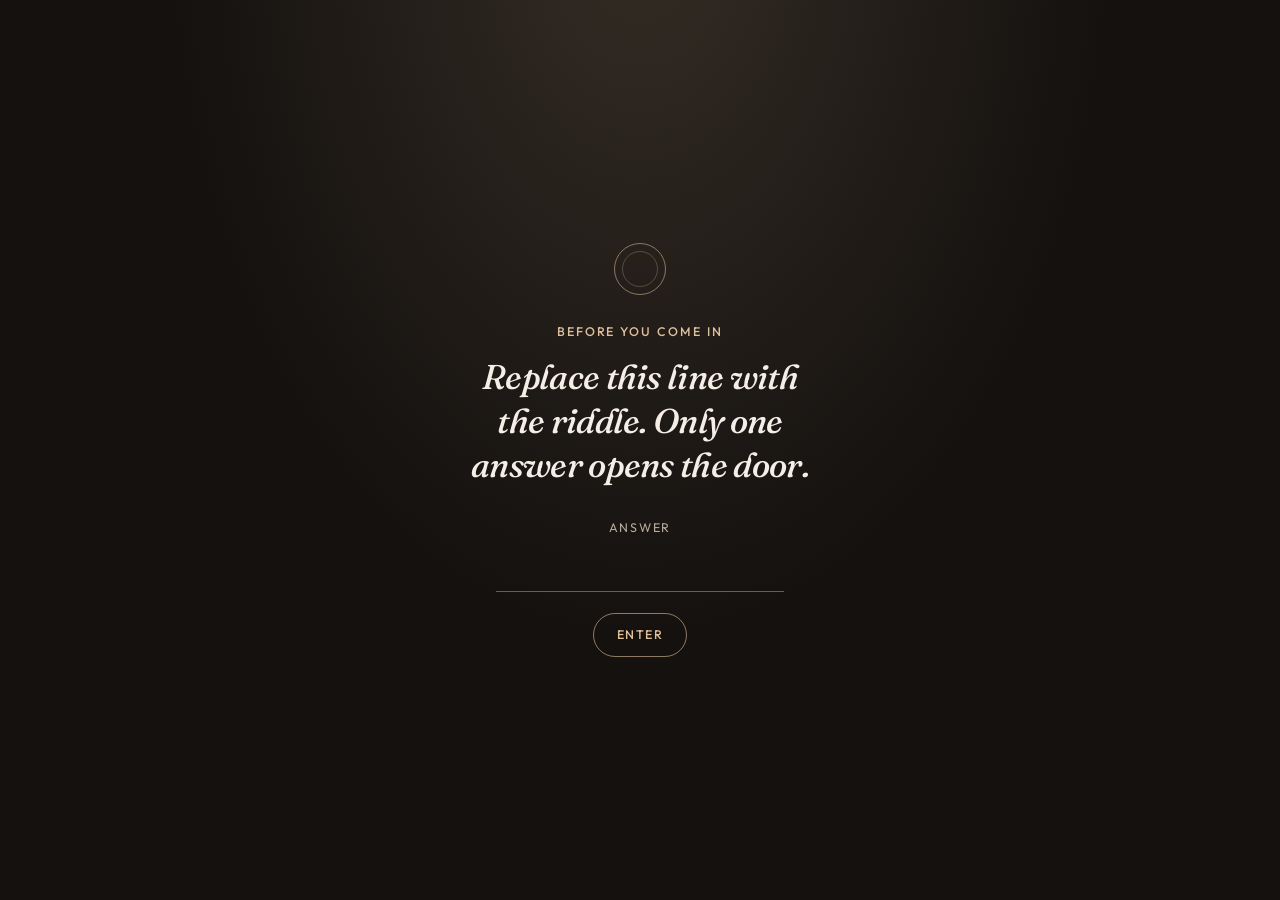
==== index.html @ fd7d900d "Add the anniversary site so it can be opened on a phone. Co-authored-by: Cursor <cursoragent@cursor." ====
<!DOCTYPE html>
<html lang="en">
  <head>
    <meta charset="utf-8" />
    <meta name="viewport" content="width=device-width, initial-scale=1" />
    <meta name="robots" content="noindex, nofollow" />
    <meta name="theme-color" content="#14110f" />
    <title>Before you come in</title>
    <link rel="icon" href="favicon.svg" type="image/svg+xml" />
    <link rel="preconnect" href="https://fonts.googleapis.com" />
    <link rel="preconnect" href="https://fonts.gstatic.com" crossorigin />
    <link
      href="https://fonts.googleapis.com/css2?family=Fraunces:ital,opsz,wght@0,9..144,520;0,9..144,620;1,9..144,480&family=Outfit:wght@400;500&display=swap"
      rel="stylesheet"
    />
    <link rel="stylesheet" href="css/styles.css" />
  </head>
  <body class="gate">
    <main class="gate-card">
      <div class="seal" aria-hidden="true"></div>
      <p class="eyebrow">Before you come in</p>
      <!-- Replace the sentence below with your riddle. -->
      <h1 id="riddle">Replace this line with the riddle. Only one answer opens the door.</h1>
      <form id="gate-form">
        <label class="answer-label" for="answer">Answer</label>
        <input
          id="answer"
          name="answer"
          type="text"
          autocomplete="off"
          autocorrect="off"
          autocapitalize="none"
          spellcheck="false"
          enterkeyhint="go"
          required
        />
        <button type="submit">Enter</button>
        <p class="feedback" id="feedback" role="alert" hidden></p>
      </form>
      <a class="continue-link" data-continue href="anniversary.html" hidden>Continue inside</a>
    </main>
    <noscript>
      <p class="noscript">This door needs JavaScript to open.</p>
    </noscript>
    <script src="js/gate.js"></script>
  </body>
</html>
---- css/styles.css ----
:root {
  --ink: #241c16;
  --ink-soft: #5e534a;
  --paper: #f3eee6;
  --paper-card: #fffdf8;
  --line: rgba(36, 28, 22, 0.14);
  --accent: #9c4033;
  --night: #14110f;
  --night-text: #f4eee6;
  --night-muted: #b7aa9c;
  --gold: #e0c09a;
  --serif: "Fraunces", "Iowan Old Style", Palatino, "Palatino Linotype", serif;
  --sans: "Outfit", "Avenir Next", "Segoe UI", sans-serif;
  --shadow: 0 18px 50px rgba(36, 28, 22, 0.06);
}

*,
*::before,
*::after {
  box-sizing: border-box;
}

html {
  height: 100%;
}

body {
  margin: 0;
  min-height: 100%;
  font-family: var(--sans);
  font-weight: 400;
  line-height: 1.5;
}

button,
input,
a {
  font: inherit;
}

:focus-visible {
  outline: 2px solid var(--accent);
  outline-offset: 3px;
}

[hidden] {
  display: none !important;
}

.eyebrow {
  margin: 0 0 0.85rem;
  font-size: 0.78rem;
  font-weight: 500;
  letter-spacing: 0.16em;
  text-transform: uppercase;
}

/* Door */

.gate {
  min-height: 100dvh;
  display: grid;
  place-items: center;
  padding:
    max(1.5rem, env(safe-area-inset-top))
    max(1.25rem, env(safe-area-inset-right))
    max(1.5rem, env(safe-area-inset-bottom))
    max(1.25rem, env(safe-area-inset-left));
  color: var(--night-text);
  background:
    radial-gradient(ellipse at 50% -10%, rgba(224, 192, 154, 0.16), transparent 52%),
    var(--night);
}

.gate.is-opening {
  opacity: 0;
  transition: opacity 0.45s ease;
}

.gate-card {
  width: min(100%, 34rem);
  text-align: center;
}

.seal {
  width: 3.25rem;
  height: 3.25rem;
  margin: 0 auto 1.75rem;
  border: 1px solid rgba(224, 192, 154, 0.55);
  border-radius: 50%;
  position: relative;
}

.seal::after {
  content: "";
  position: absolute;
  inset: 0.42rem;
  border: 1px solid rgba(224, 192, 154, 0.28);
  border-radius: 50%;
}

.gate .eyebrow {
  color: var(--gold);
}

.gate h1 {
  margin: 0 auto 2rem;
  max-width: 22rem;
  font-family: var(--serif);
  font-weight: 480;
  font-style: italic;
  font-size: clamp(1.65rem, 4vw, 2.15rem);
  line-height: 1.28;
  letter-spacing: -0.02em;
}

#gate-form {
  width: min(100%, 18rem);
  margin: 0 auto;
  display: flex;
  flex-direction: column;
  align-items: stretch;
}

.answer-label {
  margin-bottom: 0.35rem;
  color: var(--night-muted);
  font-size: 0.78rem;
  letter-spacing: 0.14em;
  text-transform: uppercase;
}

.gate input {
  width: 100%;
  padding: 0.45rem 0.2rem 0.6rem;
  border: none;
  border-bottom: 1px solid rgba(244, 238, 230, 0.35);
  border-radius: 0;
  background: transparent;
  color: var(--night-text);
  font-family: var(--serif);
  font-style: italic;
  font-size: 1.45rem;
  line-height: 1.3;
  text-align: center;
}

.gate input:focus {
  outline: none;
  border-bottom-color: var(--gold);
}

.gate input.is-wrong {
  animation: shake 0.42s ease;
}

.gate button {
  margin-top: 1.35rem;
  align-self: center;
  padding: 0.72rem 1.45rem;
  border: 1px solid rgba(224, 192, 154, 0.6);
  border-radius: 999px;
  background: transparent;
  color: var(--gold);
  letter-spacing: 0.12em;
  text-transform: uppercase;
  font-size: 0.78rem;
  font-weight: 500;
  cursor: pointer;
}

.gate button:hover {
  background: rgba(224, 192, 154, 0.1);
}

.feedback {
  min-height: 1.4rem;
  margin: 0.9rem 0 0;
  color: #f0c2b6;
  font-size: 0.95rem;
}

.continue-link {
  display: inline-block;
  margin-top: 1.5rem;
  color: var(--night-muted);
  font-size: 0.92rem;
}

.continue-link:hover {
  color: var(--night-text);
}

.noscript {
  margin: 1rem 0 0;
  text-align: center;
  color: var(--night-muted);
}

@keyframes shake {
  0%,
  100% {
    transform: translateX(0);
  }
  20% {
    transform: translateX(-7px);
  }
  40% {
    transform: translateX(6px);
  }
  60% {
    transform: translateX(-4px);
  }
  80% {
    transform: translateX(3px);
  }
}

/* Inside */

.page {
  min-height: 100dvh;
  color: var(--ink);
  background:
    radial-gradient(ellipse at 100% 0%, rgba(156, 64, 51, 0.06), transparent 42%),
    var(--paper);
}

.top,
.foot,
.hero,
.section {
  width: min(100% - 2.4rem, 68rem);
  margin-inline: auto;
}

.top {
  display: flex;
  align-items: center;
  justify-content: space-between;
  gap: 1rem;
  padding-top: max(1.25rem, env(safe-area-inset-top));
  padding-bottom: 0.5rem;
}

.mark {
  color: var(--ink);
  font-family: var(--serif);
  font-size: 1.05rem;
  font-weight: 560;
  letter-spacing: -0.02em;
  text-decoration: none;
}

.text-button {
  border: none;
  background: none;
  padding: 0.2rem 0;
  color: var(--ink-soft);
  text-decoration: none;
  cursor: pointer;
}

.text-button:hover {
  color: var(--accent);
}

.hero {
  padding: 3.2rem 0 2.4rem;
}

.dateline {
  margin: 0 0 0.8rem;
  color: var(--accent);
  font-size: 0.78rem;
  font-weight: 500;
  letter-spacing: 0.16em;
  text-transform: uppercase;
}

.hero h1,
.stub h1 {
  margin: 0;
  font-family: var(--serif);
  font-weight: 560;
  line-height: 0.95;
  letter-spacing: -0.035em;
}

.hero h1 {
  font-size: clamp(3.2rem, 8vw, 5.6rem);
}

.stub h1 {
  font-size: clamp(2.6rem, 6vw, 4rem);
}

.lede,
.stub p:last-child,
.section-head p {
  color: var(--ink-soft);
}

.lede {
  max-width: 36rem;
  margin: 1.25rem 0 0;
  font-size: 1.12rem;
}

.section {
  padding-bottom: 2.5rem;
}

.section-head {
  display: flex;
  justify-content: space-between;
  gap: 1rem 2rem;
  align-items: baseline;
  margin-bottom: 1rem;
  padding-bottom: 0.85rem;
  border-bottom: 1px solid var(--line);
}

.section-head h2,
.stub .eyebrow {
  margin: 0;
}

.section-head h2 {
  font-family: var(--serif);
  font-size: 1.7rem;
  font-weight: 560;
  letter-spacing: -0.03em;
}

.section-head p {
  margin: 0;
  max-width: 26rem;
  text-align: right;
}

.cards {
  display: grid;
  grid-template-columns: repeat(2, minmax(0, 1fr));
  gap: 0.9rem;
}

.card {
  display: flex;
  flex-direction: column;
  align-items: flex-start;
  gap: 0.45rem;
  min-height: 13.5rem;
  padding: 1.35rem 1.35rem 1.15rem;
  border: 1px solid var(--line);
  border-radius: 1.15rem;
  background: var(--paper-card);
  box-shadow: var(--shadow);
  color: inherit;
  text-decoration: none;
}

.card:hover {
  border-color: rgba(156, 64, 51, 0.4);
  transform: translateY(-2px);
}

.card h3 {
  margin: 0;
  font-family: var(--serif);
  font-size: 1.85rem;
  font-weight: 560;
  letter-spacing: -0.03em;
}

.card p {
  margin: 0;
  color: var(--ink-soft);
}

.card-kicker,
.card-status {
  font-size: 0.75rem;
  font-weight: 500;
  letter-spacing: 0.14em;
  text-transform: uppercase;
}

.card-kicker {
  color: var(--accent);
}

.card-status {
  margin-top: auto;
  padding-top: 1rem;
  color: var(--ink-soft);
}

.quiet .section-head {
  border-bottom: none;
  display: block;
}

.quiet .section-head p {
  max-width: 38rem;
  margin-top: 0.45rem;
  text-align: left;
}

.stub {
  width: min(100% - 2.4rem, 40rem);
  margin: 4.5rem auto 3rem;
}

.stub .eyebrow {
  color: var(--accent);
}

.stub p:last-child {
  margin: 1rem 0 0;
  font-size: 1.12rem;
  max-width: 32rem;
}

.foot {
  padding: 0.5rem 0 max(1.5rem, env(safe-area-inset-bottom));
  color: var(--ink-soft);
  font-size: 0.92rem;
}

/* Connections */

.connect {
  width: min(100% - 2.4rem, 36rem);
  margin: 1.6rem auto 3rem;
  padding-bottom: max(1rem, env(safe-area-inset-bottom));
}

.connect .eyebrow {
  color: var(--accent);
}

.connect h1 {
  margin: 0;
  font-family: var(--serif);
  font-weight: 560;
  font-size: clamp(2.4rem, 6vw, 3.5rem);
  line-height: 0.95;
  letter-spacing: -0.035em;
}

.connect-lede {
  margin: 0.85rem 0 0;
  color: var(--ink-soft);
  font-size: 1.05rem;
}

.connect-message {
  min-height: 1.6rem;
  margin: 0.85rem 0 0.75rem;
  text-align: center;
  font-family: var(--serif);
  font-style: italic;
  font-size: 1.15rem;
  color: var(--accent);
}

.connect-solved-row {
  margin-bottom: 0.55rem;
  padding: 0.72rem 0.85rem 0.78rem;
  border-radius: 0.75rem;
  text-align: center;
}

.connect-solved-name,
.connect-solved-words {
  margin: 0;
}

.connect-solved-name {
  font-size: 0.72rem;
  font-weight: 500;
  letter-spacing: 0.14em;
  text-transform: uppercase;
}

.connect-solved-words {
  margin-top: 0.15rem;
  font-size: 0.95rem;
  font-weight: 500;
  letter-spacing: 0.04em;
  line-height: 1.35;
  text-transform: uppercase;
}

.connect-tone-0 {
  background: #f0d78c;
}

.connect-tone-1 {
  background: #b7c98a;
}

.connect-tone-2 {
  background: #9eb8d4;
}

.connect-tone-3 {
  background: #c4a4c8;
}

.connect-grid {
  display: grid;
  grid-template-columns: repeat(4, minmax(0, 1fr));
  gap: 0.5rem;
}

.connect-tile {
  display: grid;
  place-items: center;
  min-height: 4.75rem;
  padding: 0.45rem 0.3rem;
  border: 1px solid var(--line);
  border-radius: 0.7rem;
  background: var(--paper-card);
  color: var(--ink);
  font-weight: 500;
  font-size: clamp(0.72rem, 3.1vw, 0.92rem);
  letter-spacing: 0.03em;
  line-height: 1.15;
  text-align: center;
  text-transform: uppercase;
  overflow-wrap: break-word;
  cursor: pointer;
  user-select: none;
  touch-action: manipulation;
  -webkit-tap-highlight-color: transparent;
}

.connect-tile.is-selected,
.connect-tile:active {
  background: var(--ink);
  border-color: var(--ink);
  color: var(--paper);
}

.connect-tile.is-shaking {
  animation: shake 0.42s ease;
}

.connect-lives {
  display: flex;
  align-items: center;
  justify-content: center;
  gap: 0.75rem;
  margin: 1rem 0 0;
  color: var(--ink-soft);
  font-size: 0.92rem;
}

.connect-dots {
  display: flex;
  gap: 0.4rem;
}

.connect-dot {
  width: 0.7rem;
  height: 0.7rem;
  border-radius: 50%;
  background: var(--ink);
}

.connect-dot.is-spent {
  background: transparent;
  box-shadow: inset 0 0 0 1.5px var(--ink-soft);
}

.connect-actions {
  display: flex;
  justify-content: center;
  flex-wrap: wrap;
  gap: 0.55rem;
  margin-top: 1.15rem;
}

.connect-actions button,
#connect-again {
  min-height: 2.75rem;
  padding: 0.7rem 1.05rem;
  border: 1px solid var(--line);
  border-radius: 999px;
  background: transparent;
  color: var(--ink);
  font-size: 0.75rem;
  font-weight: 500;
  letter-spacing: 0.08em;
  text-transform: uppercase;
  cursor: pointer;
  touch-action: manipulation;
  -webkit-tap-highlight-color: transparent;
}

.connect-actions button:hover,
#connect-again:hover {
  border-color: rgba(156, 64, 51, 0.45);
}

.connect-actions button:disabled {
  opacity: 0.38;
  cursor: default;
}

#connect-submit:not(:disabled) {
  background: var(--ink);
  border-color: var(--ink);
  color: var(--paper);
}

#connect-again {
  display: block;
  margin: 1.15rem auto 0;
}

@media (max-width: 720px) {
  .section-head,
  .cards {
    display: block;
  }

  .section-head p,
  .quiet .section-head p {
    margin-top: 0.35rem;
    text-align: left;
  }

  .card + .card {
    margin-top: 0.9rem;
  }

  .hero {
    padding-top: 1.6rem;
    padding-bottom: 1.6rem;
  }

  .card:hover {
    transform: none;
  }
}

@media (max-width: 480px) {
  .top,
  .foot,
  .hero,
  .section {
    width: min(100% - 1.5rem, 68rem);
  }

  .connect,
  .stub {
    width: min(100% - 1.5rem, 36rem);
  }

  .connect {
    margin-top: 0.85rem;
  }

  .connect-lede {
    font-size: 1rem;
  }

  .connect-message {
    margin-top: 0.45rem;
    margin-bottom: 0.55rem;
    font-size: 1.05rem;
  }

  .connect-grid {
    gap: 0.4rem;
  }

  .connect-tile {
    min-height: 4.4rem;
    padding: 0.35rem 0.15rem;
    border-radius: 0.6rem;
    letter-spacing: 0.01em;
  }

  .connect-solved-row {
    padding: 0.62rem 0.55rem 0.68rem;
  }

  .connect-solved-words {
    font-size: 0.82rem;
    letter-spacing: 0.02em;
  }

  .connect-lives {
    gap: 0.55rem;
    font-size: 0.85rem;
  }

  .connect-actions {
    display: grid;
    grid-template-columns: repeat(3, minmax(0, 1fr));
    gap: 0.4rem;
  }

  .connect-actions button {
    padding-inline: 0.25rem;
    letter-spacing: 0.04em;
  }

  .gate h1 {
    max-width: 18rem;
  }
}

@media (max-height: 640px) {
  .top {
    padding-top: max(0.65rem, env(safe-area-inset-top));
  }

  .connect {
    margin-top: 0.35rem;
  }

  .connect h1 {
    font-size: 2.1rem;
  }

  .connect-lede {
    margin-top: 0.4rem;
  }

  .connect-message {
    min-height: 1.15rem;
    margin-top: 0.2rem;
    margin-bottom: 0.35rem;
  }

  .connect-tile {
    min-height: 3.55rem;
  }

  .connect-lives {
    margin-top: 0.55rem;
  }

  .connect-actions {
    margin-top: 0.65rem;
  }
}

@media (prefers-reduced-motion: reduce) {
  .gate.is-opening,
  .card {
    transition: none;
  }

  .gate input.is-wrong,
  .connect-tile.is-shaking {
    animation: none;
  }

  .card:hover {
    transform: none;
  }
}
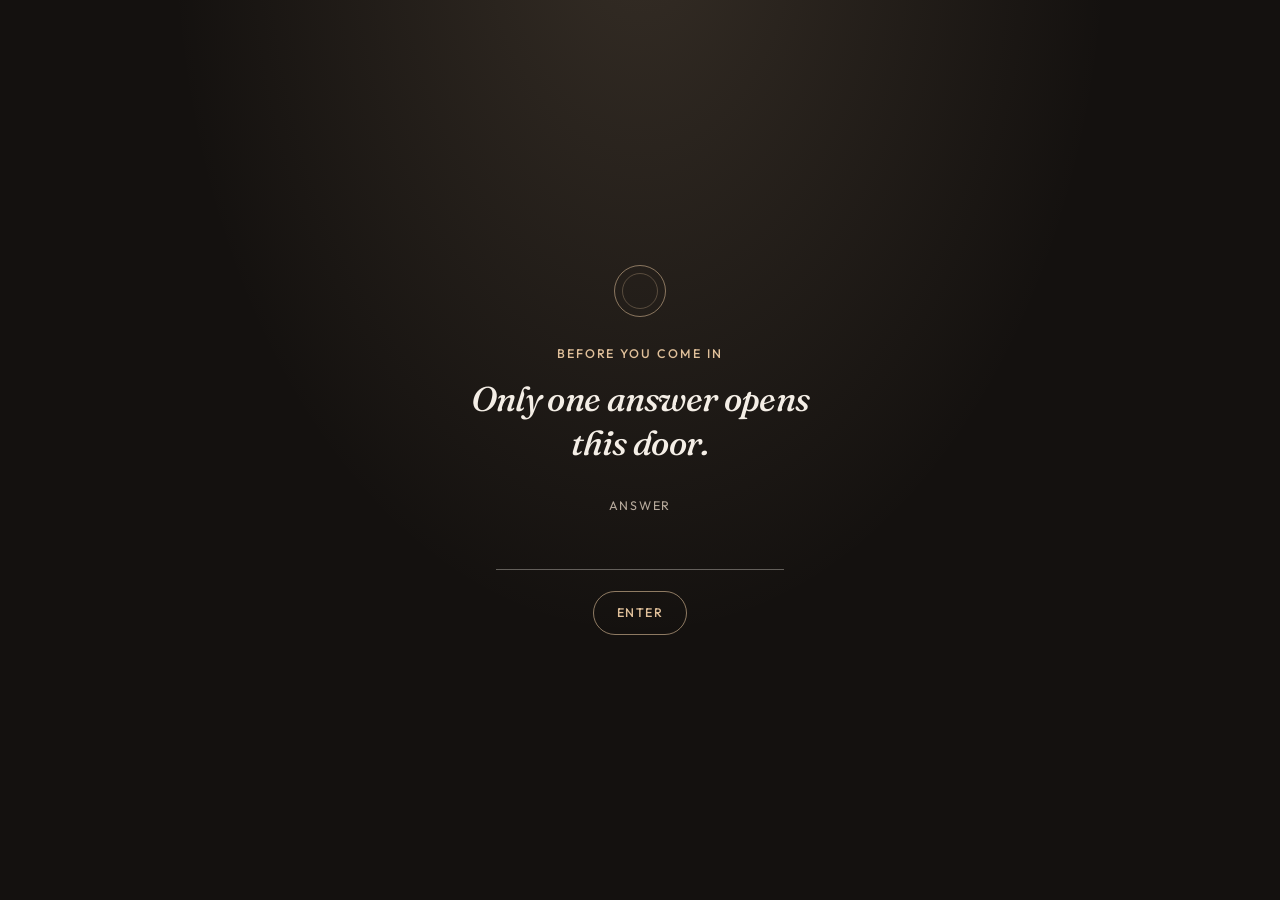
==== commit da402def: "Leave the door with a single line. Co-authored-by: Cursor <cursoragent@cursor.com>" ====
--- a/index.html
+++ b/index.html
@@ -5,7 +5,7 @@
     <meta name="viewport" content="width=device-width, initial-scale=1" />
     <meta name="robots" content="noindex, nofollow" />
     <meta name="theme-color" content="#14110f" />
-    <title>Before you come in</title>
+    <title>rawandrew</title>
     <link rel="icon" href="favicon.svg" type="image/svg+xml" />
     <link rel="preconnect" href="https://fonts.googleapis.com" />
     <link rel="preconnect" href="https://fonts.gstatic.com" crossorigin />
@@ -19,8 +19,7 @@
     <main class="gate-card">
       <div class="seal" aria-hidden="true"></div>
       <p class="eyebrow">Before you come in</p>
-      <!-- Replace the sentence below with your riddle. -->
-      <h1 id="riddle">Replace this line with the riddle. Only one answer opens the door.</h1>
+      <h1 id="riddle">Only one answer opens this door.</h1>
       <form id="gate-form">
         <label class="answer-label" for="answer">Answer</label>
         <input
@@ -37,7 +36,7 @@
         <button type="submit">Enter</button>
         <p class="feedback" id="feedback" role="alert" hidden></p>
       </form>
-      <a class="continue-link" data-continue href="anniversary.html" hidden>Continue inside</a>
+      <a class="continue-link" data-continue href="home.html" hidden>Continue inside</a>
     </main>
     <noscript>
       <p class="noscript">This door needs JavaScript to open.</p>
--- a/css/styles.css
+++ b/css/styles.css
@@ -493,20 +493,44 @@
   text-transform: uppercase;
 }
 
-.connect-tone-0 {
-  background: #f0d78c;
-}
-
-.connect-tone-1 {
-  background: #b7c98a;
-}
-
-.connect-tone-2 {
-  background: #9eb8d4;
-}
-
-.connect-tone-3 {
-  background: #c4a4c8;
+.connect-solved-row.connect-tone-0,
+.connect-tile.is-solved.connect-tone-0 {
+  background: #f9df6d;
+}
+
+.connect-solved-row.connect-tone-1,
+.connect-tile.is-solved.connect-tone-1 {
+  background: #a0c35a;
+}
+
+.connect-solved-row.connect-tone-2,
+.connect-tile.is-solved.connect-tone-2 {
+  background: #b0c4ef;
+}
+
+.connect-solved-row.connect-tone-3,
+.connect-tile.is-solved.connect-tone-3 {
+  background: #ba81c5;
+}
+
+.connect-tile.is-solved {
+  border-color: transparent;
+  color: var(--ink);
+}
+
+.connect-solved-row.is-new {
+  animation: connect-reveal 0.4s ease;
+}
+
+@keyframes connect-reveal {
+  from {
+    opacity: 0;
+    transform: translateY(6px);
+  }
+  to {
+    opacity: 1;
+    transform: none;
+  }
 }
 
 .connect-grid {
@@ -525,8 +549,8 @@
   background: var(--paper-card);
   color: var(--ink);
   font-weight: 500;
-  font-size: clamp(0.72rem, 3.1vw, 0.92rem);
-  letter-spacing: 0.03em;
+  font-size: clamp(0.62rem, 2.6vw, 0.82rem);
+  letter-spacing: 0.01em;
   line-height: 1.15;
   text-align: center;
   text-transform: uppercase;
@@ -758,7 +782,8 @@
   }
 
   .gate input.is-wrong,
-  .connect-tile.is-shaking {
+  .connect-tile.is-shaking,
+  .connect-solved-row.is-new {
     animation: none;
   }
 
